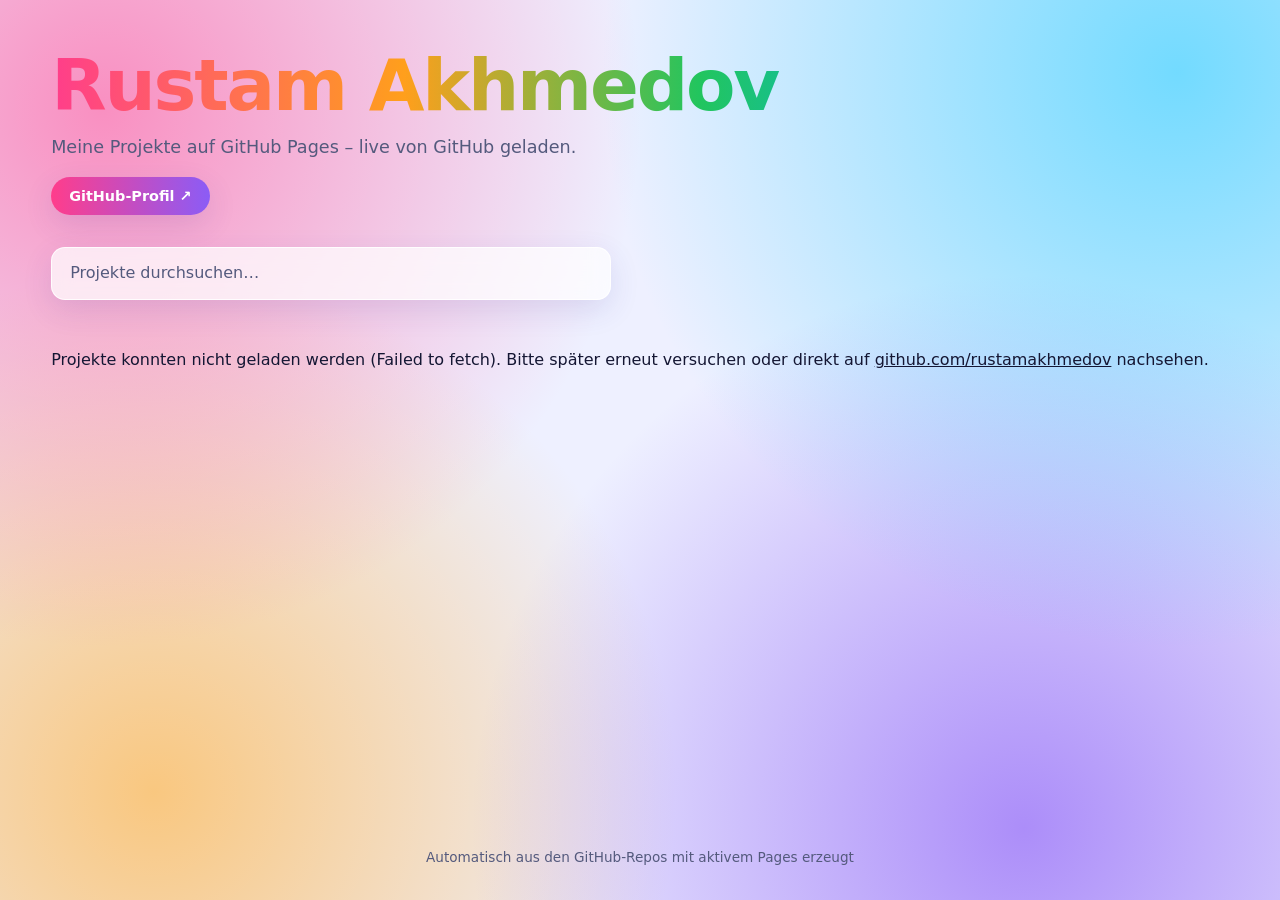
==== index.html @ 2487ad3d "Bunteres Vollbild-Design, Avatar entfernt Co-Authored-By: Claude Sonnet 5 <noreply@anthropic.com>" ====
<!doctype html>
<html lang="de">
<head>
  <meta charset="utf-8">
  <meta name="viewport" content="width=device-width, initial-scale=1">
  <title>Rustam Akhmedov – Projekte</title>
  <meta name="description" content="Übersicht meiner auf GitHub Pages gehosteten Projekte.">
  <link rel="icon" href="data:image/svg+xml,%3Csvg xmlns=%27http://www.w3.org/2000/svg%27 viewBox=%270 0 100 100%27%3E%3Ctext y=%27.9em%27 font-size=%2790%27%3E%F0%9F%9A%80%3C/text%3E%3C/svg%3E">
  <link rel="stylesheet" href="/style.css?v=3">
</head>
<body data-page="home">
  <main>
    <header class="hero">
      <div>
        <h1>Rustam Akhmedov</h1>
        <p class="sub">Meine Projekte auf GitHub Pages – live von GitHub geladen.</p>
        <div class="hero-links">
          <a class="pill" href="https://github.com/RustamAkhmedov">GitHub-Profil ↗</a>
        </div>
      </div>
    </header>
    <div class="toolbar">
      <input id="search" type="search" placeholder="Projekte durchsuchen…" aria-label="Projekte durchsuchen">
      <span id="count" class="count"></span>
    </div>
    <div id="projects" class="grid"><div class="skeleton"></div><div class="skeleton"></div><div class="skeleton"></div></div>
    <footer>Automatisch aus den GitHub-Repos mit aktivem Pages erzeugt</footer>
  </main>
  <script src="/app.js?v=3"></script>
</body>
</html>
---- style.css ----
:root {
  --bg: #eef0ff;
  --text: #141633;
  --muted: #545a7d;
  --card-bg: #ffffffb8;
  --border: #ffffffd9;
  --shadow: 0 10px 30px #3b2fa01f;
  --sat: 85%;
  --lit: 52%;
}
@media (prefers-color-scheme: dark) {
  :root {
    --bg: #0a0b1e;
    --text: #f1f2ff;
    --muted: #a7acd0;
    --card-bg: #14163a99;
    --border: #ffffff1f;
    --shadow: 0 10px 34px #0008;
    --lit: 62%;
  }
}
* { box-sizing: border-box; }
html, body { min-height: 100%; }
body {
  margin: 0;
  min-height: 100vh;
  display: flex;
  color: var(--text);
  font: 16px/1.55 system-ui, -apple-system, "Segoe UI", Roboto, sans-serif;
  background-color: var(--bg);
  background-image:
    radial-gradient(circle at 8% 12%, #ff5fa2aa 0, transparent 38%),
    radial-gradient(circle at 92% 8%, #35d0ffaa 0, transparent 40%),
    radial-gradient(circle at 80% 92%, #8b5cf6aa 0, transparent 42%),
    radial-gradient(circle at 12% 88%, #ffb340aa 0, transparent 38%);
  background-attachment: fixed;
  background-size: 100% 100%;
}
main {
  flex: 1;
  width: 100%;
  max-width: 1500px;
  margin: 0 auto;
  padding: 48px clamp(16px, 4vw, 56px) 32px;
  display: flex;
  flex-direction: column;
}
a { color: inherit; }

.hero { margin-bottom: 32px; }
h1 {
  font-size: clamp(2.4rem, 7vw, 4.5rem);
  line-height: 1.05;
  margin: 0 0 10px;
  letter-spacing: -.03em;
  color: #7c3aed;
  background: linear-gradient(90deg, #ff3d8b, #ff9f1c 30%, #22c55e 55%, #06b6d4 75%, #8b5cf6);
  -webkit-background-clip: text;
  background-clip: text;
  -webkit-text-fill-color: transparent;
}
.sub { color: var(--muted); margin: 0; font-size: 1.1rem; max-width: 52ch; }
.hero-links { display: flex; gap: 10px; margin-top: 16px; flex-wrap: wrap; }
.pill {
  padding: 8px 18px; border-radius: 999px; font-size: .9rem; font-weight: 600;
  text-decoration: none; color: #fff;
  background: linear-gradient(90deg, #ff3d8b, #8b5cf6);
  box-shadow: var(--shadow);
  transition: transform .15s, filter .15s;
}
.pill:hover { transform: translateY(-2px); filter: brightness(1.1); }

.toolbar { display: flex; align-items: center; gap: 16px; margin-bottom: 24px; }
.count { font-weight: 600; white-space: nowrap; color: var(--muted); }
input[type=search] {
  flex: 1; max-width: 560px;
  padding: 13px 18px;
  font: inherit; color: var(--text);
  background: var(--card-bg);
  border: 1px solid var(--border);
  border-radius: 14px;
  box-shadow: var(--shadow);
  -webkit-backdrop-filter: blur(10px); backdrop-filter: blur(10px);
}
input[type=search]::placeholder { color: var(--muted); }
input[type=search]:focus { outline: 3px solid #8b5cf6; outline-offset: 2px; }

.notice {
  background: var(--card-bg); border: 1px solid var(--border);
  border-left: 5px solid #ff3d8b; border-radius: 14px;
  padding: 16px 20px; margin-bottom: 24px; box-shadow: var(--shadow);
}
.notice strong { display: block; margin-bottom: 4px; }
.notice ul { margin: 6px 0 0; padding-left: 20px; }
.notice a { font-weight: 600; text-decoration: underline; }

.grid {
  display: grid; gap: 22px;
  grid-template-columns: repeat(auto-fit, minmax(300px, 1fr));
  align-content: start;
  flex: 1;
}
.card {
  --c: hsl(var(--h, 260) var(--sat) var(--lit));
  --c2: hsl(calc(var(--h, 260) + 50) var(--sat) var(--lit));
  position: relative;
  display: flex; flex-direction: column; gap: 12px;
  padding: 26px 24px 20px;
  min-height: 210px;
  background:
    linear-gradient(160deg, color-mix(in srgb, var(--c) 22%, transparent), transparent 60%),
    var(--card-bg);
  -webkit-backdrop-filter: blur(10px); backdrop-filter: blur(10px);
  border: 1px solid var(--border);
  border-radius: 20px;
  box-shadow: var(--shadow);
  color: inherit; text-decoration: none; overflow: hidden;
  transition: transform .2s, box-shadow .2s;
  animation: rise .5s both;
  animation-delay: calc(var(--i, 0) * 70ms);
}
.card::before {
  content: ""; position: absolute; inset: 0 0 auto 0; height: 6px;
  background: linear-gradient(90deg, var(--c), var(--c2));
}
.card:hover, .card:focus-visible {
  transform: translateY(-6px) scale(1.01);
  box-shadow: 0 18px 44px color-mix(in srgb, var(--c) 45%, transparent);
  outline: none;
}
.card h2 { font-size: 1.35rem; margin: 0; display: flex; justify-content: space-between; align-items: center; gap: 8px; }
.card h2 .arrow {
  display: grid; place-items: center; width: 34px; height: 34px; border-radius: 50%;
  color: #fff; font-size: 1rem; background: linear-gradient(135deg, var(--c), var(--c2));
  transition: transform .2s;
}
.card:hover .arrow { transform: rotate(45deg); }
.card p { margin: 0; color: var(--muted); flex: 1; }
.meta { display: flex; gap: 8px; flex-wrap: wrap; font-size: .8rem; }
.meta span {
  padding: 3px 11px; border-radius: 999px; font-weight: 600;
  background: color-mix(in srgb, var(--c) 20%, transparent);
}
.dot { display: inline-block; width: 9px; height: 9px; border-radius: 50%; margin-right: 6px; }
.gh { font-size: .78rem; color: var(--muted); padding-top: 10px; border-top: 1px solid var(--border); overflow: hidden; text-overflow: ellipsis; white-space: nowrap; }

.skeleton {
  height: 210px; border-radius: 20px;
  background: linear-gradient(100deg, #ffffff22 30%, #ffffff66 50%, #ffffff22 70%) 0 0 / 300% 100%;
  animation: shimmer 1.3s infinite linear;
}
.state { padding: 24px 0; grid-column: 1 / -1; }

footer { margin-top: 40px; color: var(--muted); font-size: .85rem; text-align: center; }

@keyframes rise { from { opacity: 0; transform: translateY(16px); } to { opacity: 1; transform: none; } }
@keyframes shimmer { to { background-position: -300% 0; } }
@media (prefers-reduced-motion: reduce) { *, *::before { animation: none !important; transition: none !important; } }
@media (max-width: 520px) { main { padding-top: 28px; } .count { display: none; } }
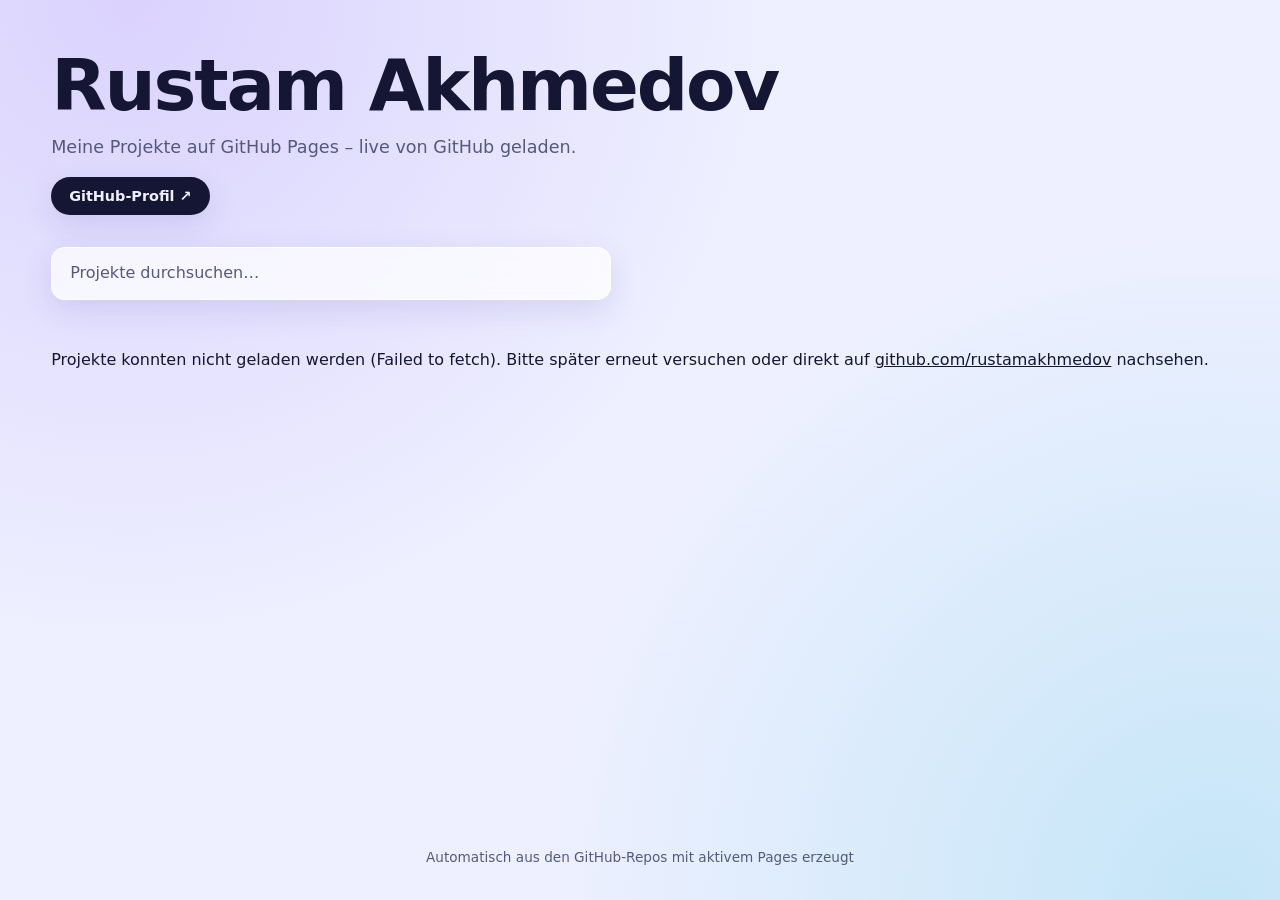
==== commit 2b07d2f0: "Dezenteres Design, Avatar als Favicon Co-Authored-By: Claude Sonnet 5 <noreply@anthropic.com>" ====
--- a/index.html
+++ b/index.html
@@ -5,8 +5,8 @@
   <meta name="viewport" content="width=device-width, initial-scale=1">
   <title>Rustam Akhmedov – Projekte</title>
   <meta name="description" content="Übersicht meiner auf GitHub Pages gehosteten Projekte.">
-  <link rel="icon" href="data:image/svg+xml,%3Csvg xmlns=%27http://www.w3.org/2000/svg%27 viewBox=%270 0 100 100%27%3E%3Ctext y=%27.9em%27 font-size=%2790%27%3E%F0%9F%9A%80%3C/text%3E%3C/svg%3E">
-  <link rel="stylesheet" href="/style.css?v=3">
+  <link rel="icon" type="image/png" href="/favicon.png">
+  <link rel="stylesheet" href="/style.css?v=4">
 </head>
 <body data-page="home">
   <main>
@@ -26,6 +26,6 @@
     <div id="projects" class="grid"><div class="skeleton"></div><div class="skeleton"></div><div class="skeleton"></div></div>
     <footer>Automatisch aus den GitHub-Repos mit aktivem Pages erzeugt</footer>
   </main>
-  <script src="/app.js?v=3"></script>
+  <script src="/app.js?v=4"></script>
 </body>
 </html>
--- a/style.css
+++ b/style.css
@@ -5,8 +5,8 @@
   --card-bg: #ffffffb8;
   --border: #ffffffd9;
   --shadow: 0 10px 30px #3b2fa01f;
-  --sat: 85%;
-  --lit: 52%;
+  --sat: 55%;
+  --lit: 55%;
 }
 @media (prefers-color-scheme: dark) {
   :root {
@@ -29,10 +29,8 @@
   font: 16px/1.55 system-ui, -apple-system, "Segoe UI", Roboto, sans-serif;
   background-color: var(--bg);
   background-image:
-    radial-gradient(circle at 8% 12%, #ff5fa2aa 0, transparent 38%),
-    radial-gradient(circle at 92% 8%, #35d0ffaa 0, transparent 40%),
-    radial-gradient(circle at 80% 92%, #8b5cf6aa 0, transparent 42%),
-    radial-gradient(circle at 12% 88%, #ffb340aa 0, transparent 38%);
+    radial-gradient(circle at 10% 0%, #8b5cf633 0, transparent 45%),
+    radial-gradient(circle at 95% 100%, #06b6d42e 0, transparent 45%);
   background-attachment: fixed;
   background-size: 100% 100%;
 }
@@ -53,18 +51,16 @@
   line-height: 1.05;
   margin: 0 0 10px;
   letter-spacing: -.03em;
-  color: #7c3aed;
-  background: linear-gradient(90deg, #ff3d8b, #ff9f1c 30%, #22c55e 55%, #06b6d4 75%, #8b5cf6);
-  -webkit-background-clip: text;
-  background-clip: text;
-  -webkit-text-fill-color: transparent;
-}
+  color: var(--text);
+  background: none;
+  }
 .sub { color: var(--muted); margin: 0; font-size: 1.1rem; max-width: 52ch; }
 .hero-links { display: flex; gap: 10px; margin-top: 16px; flex-wrap: wrap; }
 .pill {
   padding: 8px 18px; border-radius: 999px; font-size: .9rem; font-weight: 600;
-  text-decoration: none; color: #fff;
-  background: linear-gradient(90deg, #ff3d8b, #8b5cf6);
+  text-decoration: none;
+  background: var(--text);
+  color: var(--bg);
   box-shadow: var(--shadow);
   transition: transform .15s, filter .15s;
 }
@@ -87,7 +83,7 @@
 
 .notice {
   background: var(--card-bg); border: 1px solid var(--border);
-  border-left: 5px solid #ff3d8b; border-radius: 14px;
+  border-left: 4px solid #8b5cf6; border-radius: 14px;
   padding: 16px 20px; margin-bottom: 24px; box-shadow: var(--shadow);
 }
 .notice strong { display: block; margin-bottom: 4px; }
@@ -108,7 +104,7 @@
   padding: 26px 24px 20px;
   min-height: 210px;
   background:
-    linear-gradient(160deg, color-mix(in srgb, var(--c) 22%, transparent), transparent 60%),
+    linear-gradient(160deg, color-mix(in srgb, var(--c) 9%, transparent), transparent 55%),
     var(--card-bg);
   -webkit-backdrop-filter: blur(10px); backdrop-filter: blur(10px);
   border: 1px solid var(--border);
@@ -120,18 +116,18 @@
   animation-delay: calc(var(--i, 0) * 70ms);
 }
 .card::before {
-  content: ""; position: absolute; inset: 0 0 auto 0; height: 6px;
+  content: ""; position: absolute; inset: 0 0 auto 0; height: 3px;
   background: linear-gradient(90deg, var(--c), var(--c2));
 }
 .card:hover, .card:focus-visible {
-  transform: translateY(-6px) scale(1.01);
-  box-shadow: 0 18px 44px color-mix(in srgb, var(--c) 45%, transparent);
+  transform: translateY(-3px);
+  box-shadow: 0 18px 44px color-mix(in srgb, var(--c) 25%, transparent);
   outline: none;
 }
 .card h2 { font-size: 1.35rem; margin: 0; display: flex; justify-content: space-between; align-items: center; gap: 8px; }
 .card h2 .arrow {
   display: grid; place-items: center; width: 34px; height: 34px; border-radius: 50%;
-  color: #fff; font-size: 1rem; background: linear-gradient(135deg, var(--c), var(--c2));
+  color: #fff; font-size: 1rem; background: var(--c);
   transition: transform .2s;
 }
 .card:hover .arrow { transform: rotate(45deg); }
@@ -139,7 +135,7 @@
 .meta { display: flex; gap: 8px; flex-wrap: wrap; font-size: .8rem; }
 .meta span {
   padding: 3px 11px; border-radius: 999px; font-weight: 600;
-  background: color-mix(in srgb, var(--c) 20%, transparent);
+  background: color-mix(in srgb, var(--c) 14%, transparent);
 }
 .dot { display: inline-block; width: 9px; height: 9px; border-radius: 50%; margin-right: 6px; }
 .gh { font-size: .78rem; color: var(--muted); padding-top: 10px; border-top: 1px solid var(--border); overflow: hidden; text-overflow: ellipsis; white-space: nowrap; }
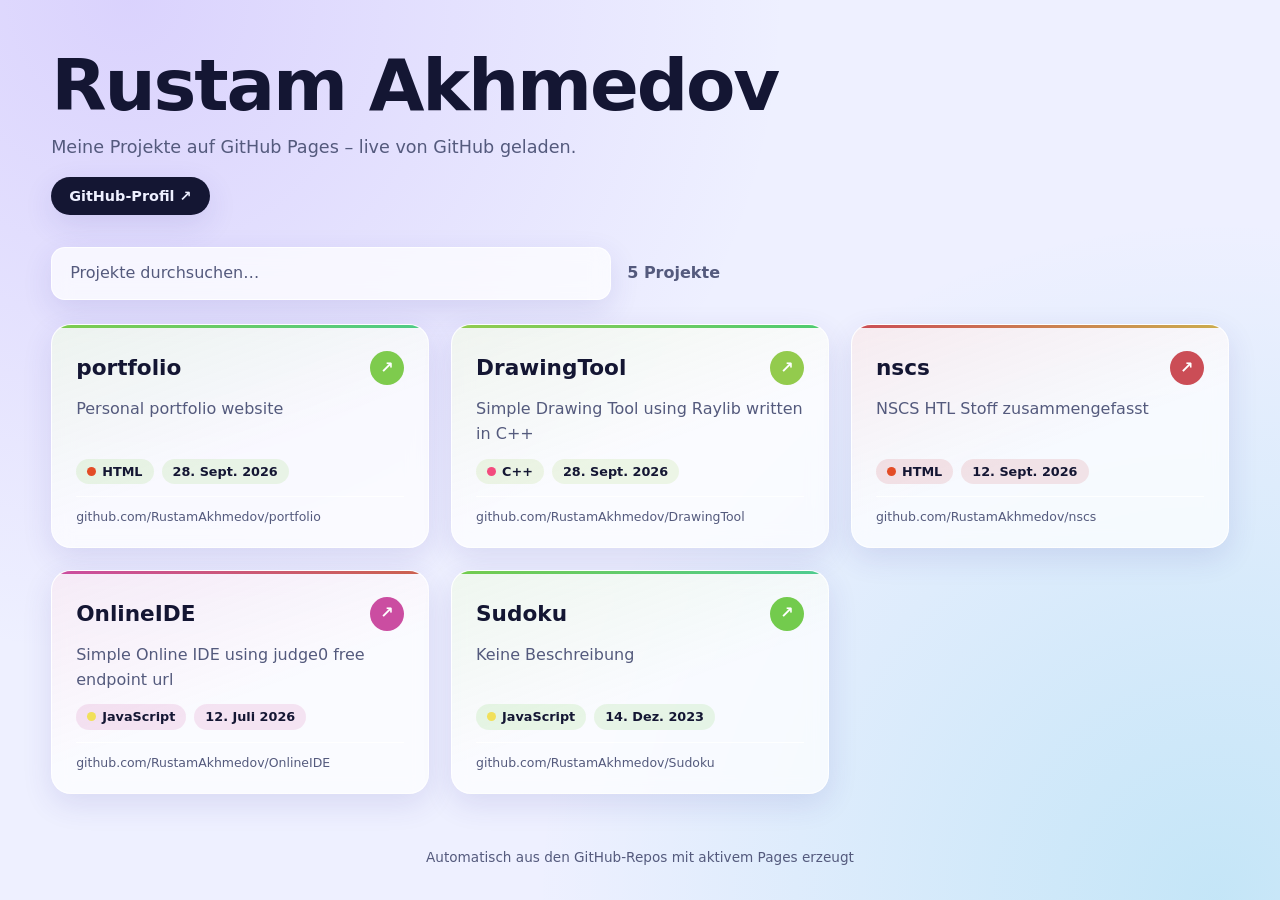
==== commit 4123a1ce: "Projektliste aus projects.json statt anonymer GitHub-API laden Die anonyme API erlaubt nur 60 Anfrag" ====
--- a/index.html
+++ b/index.html
@@ -5,8 +5,8 @@
   <meta name="viewport" content="width=device-width, initial-scale=1">
   <title>Rustam Akhmedov – Projekte</title>
   <meta name="description" content="Übersicht meiner auf GitHub Pages gehosteten Projekte.">
-  <link rel="icon" type="image/png" href="/favicon.png">
-  <link rel="stylesheet" href="/style.css?v=4">
+  <link rel="icon" type="image/svg+xml" href="/favicon.svg?v=3">
+  <link rel="stylesheet" href="/style.css?v=5">
 </head>
 <body data-page="home">
   <main>
@@ -26,6 +26,6 @@
     <div id="projects" class="grid"><div class="skeleton"></div><div class="skeleton"></div><div class="skeleton"></div></div>
     <footer>Automatisch aus den GitHub-Repos mit aktivem Pages erzeugt</footer>
   </main>
-  <script src="/app.js?v=4"></script>
+  <script src="/app.js?v=6"></script>
 </body>
 </html>
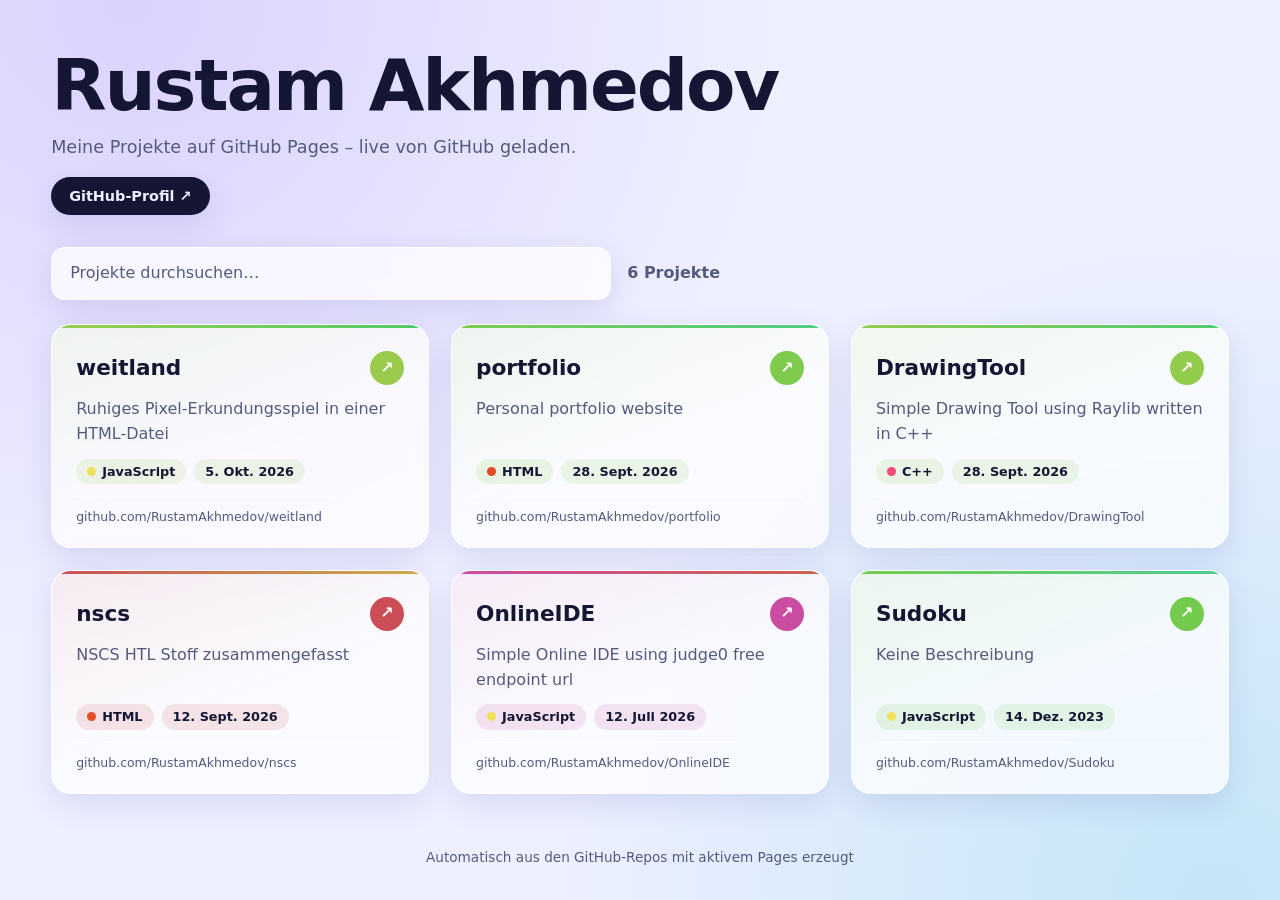
==== commit d808ec58: "Weitland als Extra-Projekt hinzufügen Co-Authored-By: Claude Sonnet 5.5 <noreply@anthropic.com>" ====
--- a/index.html
+++ b/index.html
@@ -26,6 +26,6 @@
     <div id="projects" class="grid"><div class="skeleton"></div><div class="skeleton"></div><div class="skeleton"></div></div>
     <footer>Automatisch aus den GitHub-Repos mit aktivem Pages erzeugt</footer>
   </main>
-  <script src="/app.js?v=6"></script>
+  <script src="/app.js?v=7"></script>
 </body>
 </html>
